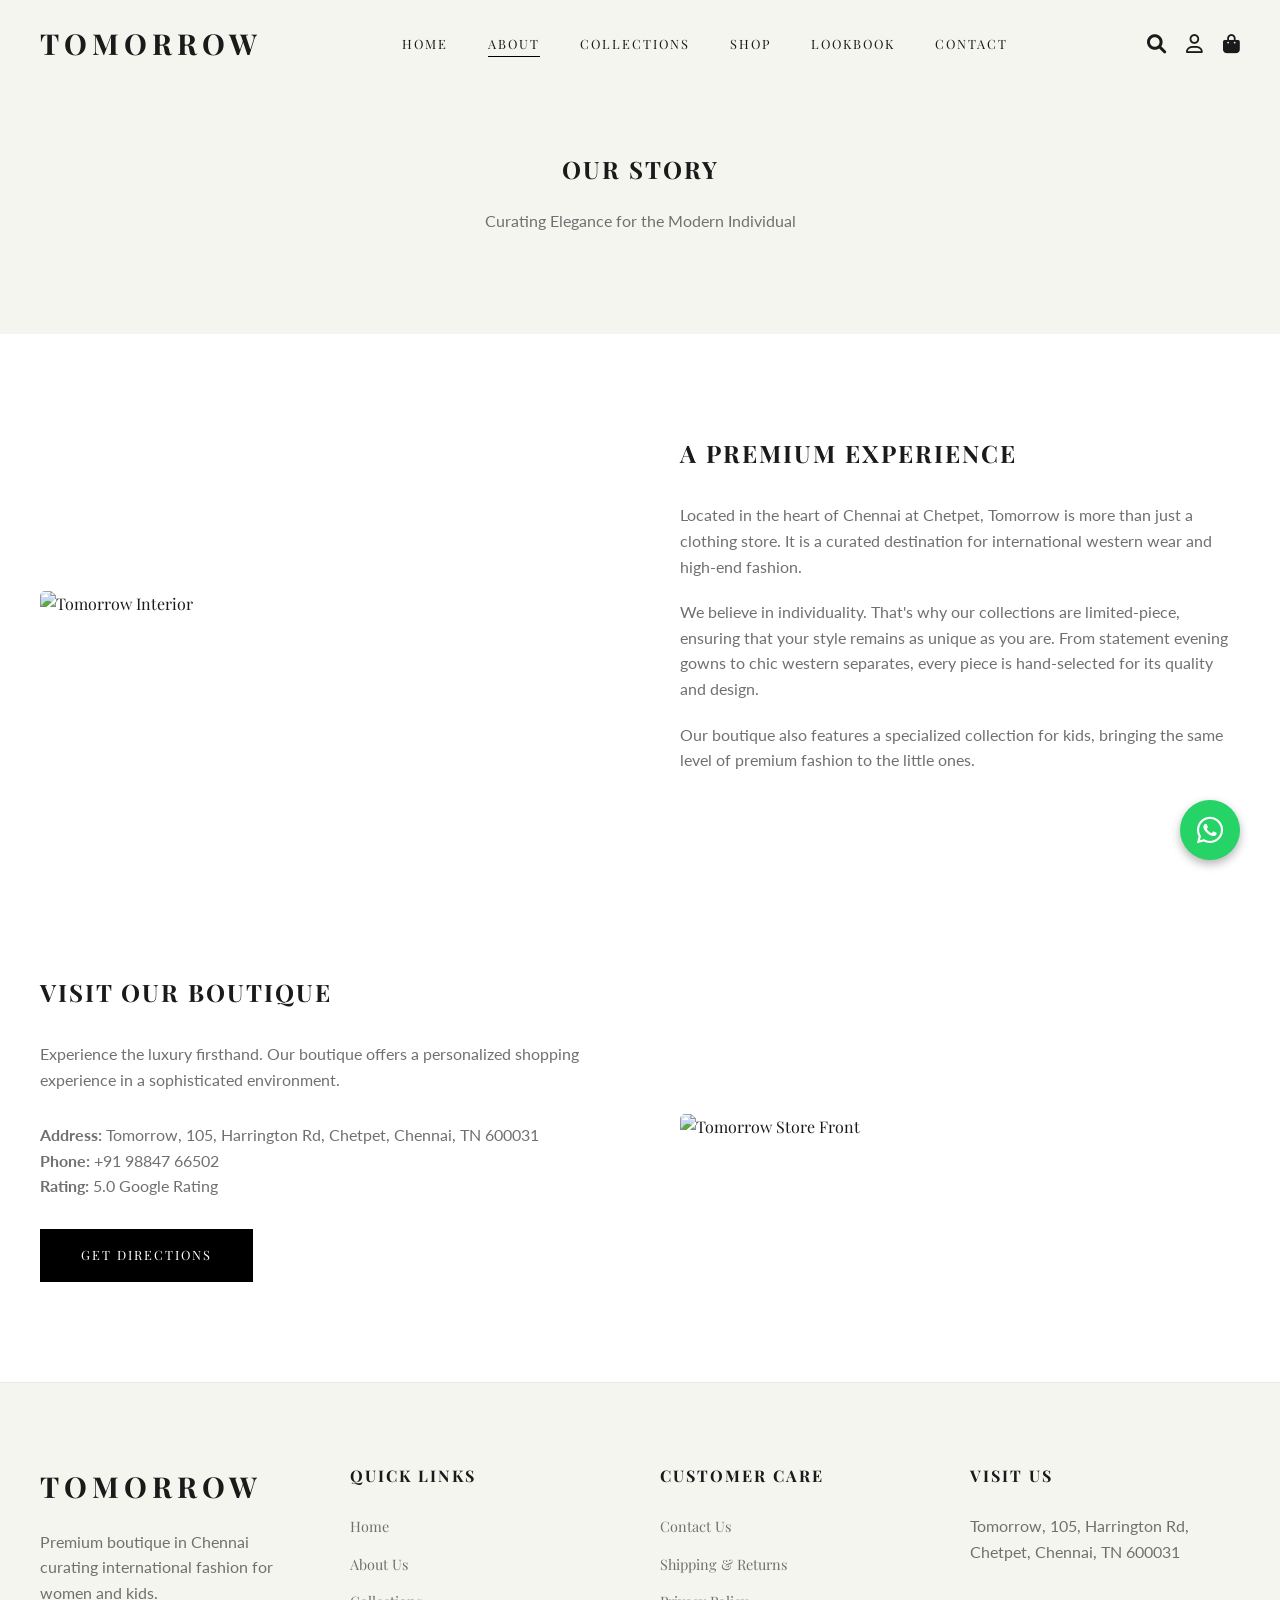
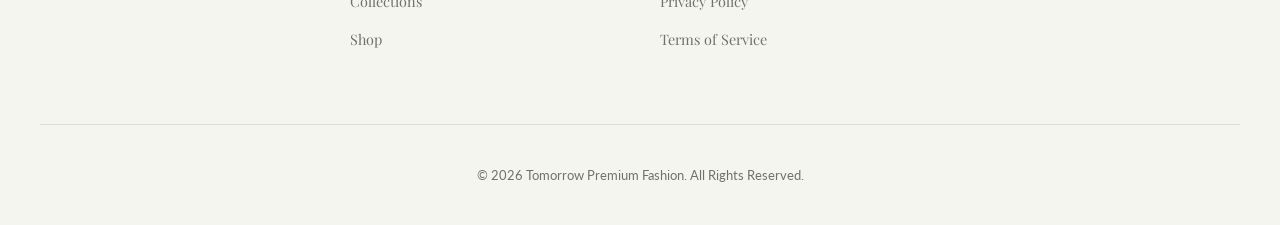
==== about.html @ f3c85f50 "Add about.html for company information page" ====
<!DOCTYPE html>
<html lang="en">
<head>
    <meta charset="UTF-8">
    <meta name="viewport" content="width=device-width, initial-scale=1.0">
    <title>About | Tomorrow Premium Fashion</title>
    <link rel="preconnect" href="https://fonts.googleapis.com">
    <link rel="preconnect" href="https://fonts.gstatic.com" crossorigin>
    <link href="https://fonts.googleapis.com/css2?family=Playfair+Display:wght@400;700&family=Lato:wght@300;400;700&display=swap" rel="stylesheet">
    <link rel="stylesheet" href="css/style.css">
    <link rel="stylesheet" href="css/responsive.css">
    <link rel="stylesheet" href="css/animations.css">
    <link rel="stylesheet" href="https://cdnjs.cloudflare.com/ajax/libs/font-awesome/6.0.0/css/all.min.css">
</head>
<body>
    <div id="preloader"><div class="loader-content"><div class="loader-logo">TOMORROW</div></div></div>
    <header>
        <div class="container">
            <nav>
                <div class="menu-toggle"><i class="fas fa-bars"></i></div>
                <div class="logo"><a href="/">TOMORROW</a></div>
                <ul class="nav-links">
                    <li><a href="/">Home</a></li>
                    <li><a href="about" class="active">About</a></li>
                    <li><a href="collections">Collections</a></li>
                    <li><a href="products">Shop</a></li>
                    <li><a href="lookbook">Lookbook</a></li>
                    <li><a href="contact">Contact</a></li>
                </ul>
                <div class="nav-icons">
                    <a href="#"><i class="fas fa-search"></i></a>
                    <a href="#"><i class="far fa-user"></i></a>
                    <a href="#"><i class="fas fa-shopping-bag"></i></a>
                </div>
            </nav>
        </div>
    </header>

    <div class="mobile-menu">
        <div class="close-menu"><i class="fas fa-times"></i></div>
        <ul>
            <li><a href="/">Home</a></li>
            <li><a href="about">About</a></li>
            <li><a href="collections">Collections</a></li>
            <li><a href="products">Shop</a></li>
            <li><a href="lookbook">Lookbook</a></li>
            <li><a href="contact">Contact</a></li>
        </ul>
    </div>

    <section class="page-header" style="background: var(--beige); padding: 150px 0 100px; text-align: center;">
        <div class="container">
            <h1 class="reveal">Our Story</h1>
            <p class="reveal" style="margin-top: 20px;">Curating Elegance for the Modern Individual</p>
        </div>
    </section>

    <section class="about-content">
        <div class="container">
            <div style="display: flex; align-items: center; gap: 80px; flex-wrap: wrap;">
                <div style="flex: 1; min-width: 300px;" class="reveal-left">
                    <img src="assets/images/store-interior.jpg" alt="Tomorrow Interior" style="width: 100%; border-radius: 5px;">
                </div>
                <div style="flex: 1; min-width: 300px;" class="reveal-right">
                    <h2 style="margin-bottom: 30px;">A Premium Experience</h2>
                    <p style="margin-bottom: 20px;">Located in the heart of Chennai at Chetpet, Tomorrow is more than just a clothing store. It is a curated destination for international western wear and high-end fashion.</p>
                    <p style="margin-bottom: 20px;">We believe in individuality. That's why our collections are limited-piece, ensuring that your style remains as unique as you are. From statement evening gowns to chic western separates, every piece is hand-selected for its quality and design.</p>
                    <p>Our boutique also features a specialized collection for kids, bringing the same level of premium fashion to the little ones.</p>
                </div>
            </div>
        </div>
    </section>

    <section class="store-details" style="background: var(--white);">
        <div class="container">
            <div style="display: flex; align-items: center; gap: 80px; flex-wrap: wrap; flex-direction: row-reverse;">
                <div style="flex: 1; min-width: 300px;" class="reveal-right">
                    <img src="assets/images/store-front.jpg" alt="Tomorrow Store Front" style="width: 100%; border-radius: 5px;">
                </div>
                <div style="flex: 1; min-width: 300px;" class="reveal-left">
                    <h2 style="margin-bottom: 30px;">Visit Our Boutique</h2>
                    <p style="margin-bottom: 20px;">Experience the luxury firsthand. Our boutique offers a personalized shopping experience in a sophisticated environment.</p>
                    <div style="margin-top: 30px;">
                        <p><strong>Address:</strong> Tomorrow, 105, Harrington Rd, Chetpet, Chennai, TN 600031</p>
                        <p><strong>Phone:</strong> +91 98847 66502</p>
                        <p><strong>Rating:</strong> 5.0 Google Rating</p>
                    </div>
                    <a href="contact" class="btn btn-dark" style="margin-top: 30px;">Get Directions</a>
                </div>
            </div>
        </div>
    </section>

    <footer>
        <div class="container">
            <div class="footer-grid">
                <div class="footer-col">
                    <div class="logo" style="margin-bottom: 20px;">TOMORROW</div>
                    <p>Premium boutique in Chennai curating international fashion for women and kids.</p>
                </div>
                <div class="footer-col">
                    <h4>Quick Links</h4>
                    <ul>
                        <li><a href="/">Home</a></li>
                        <li><a href="about">About Us</a></li>
                        <li><a href="collections">Collections</a></li>
                        <li><a href="products">Shop</a></li>
                    </ul>
                </div>
                <div class="footer-col">
                    <h4>Customer Care</h4>
                    <ul>
                        <li><a href="contact">Contact Us</a></li>
                        <li><a href="#">Shipping & Returns</a></li>
                        <li><a href="#">Privacy Policy</a></li>
                        <li><a href="#">Terms of Service</a></li>
                    </ul>
                </div>
                <div class="footer-col">
                    <h4>Visit Us</h4>
                    <p>Tomorrow, 105, Harrington Rd,<br>Chetpet, Chennai, TN 600031</p>
                </div>
            </div>
            <div class="footer-bottom">
                <p>&copy; 2026 Tomorrow Premium Fashion. All Rights Reserved.</p>
            </div>
        </div>
    </footer>

    <a href="https://wa.me/919884766502" class="whatsapp-float" target="_blank"><i class="fab fa-whatsapp"></i></a>
    <script src="js/script.js"></script>
</body>
</html>
---- css/style.css ----
/* Main Styles for Tomorrow Premium Fashion */
:root {
    --black: #000000;
    --white: #ffffff;
    --beige: #f5f5f0;
    --champagne: #e7d7c1;
    --gold: #c5a059;
    --text-dark: #1a1a1a;
    --text-light: #707070;
    --glass: rgba(255, 255, 255, 0.8);
    --transition: all 0.4s cubic-bezier(0.25, 0.46, 0.45, 0.94);
}

* {
    margin: 0;
    padding: 0;
    box-sizing: border-box;
}

body {
    font-family: 'Playfair Display', serif;
    background-color: var(--white);
    color: var(--text-dark);
    line-height: 1.6;
    overflow-x: hidden;
}

h1, h2, h3, h4, .nav-links a {
    text-transform: uppercase;
    letter-spacing: 2px;
}

p {
    font-family: 'Lato', sans-serif;
    color: var(--text-light);
}

a {
    text-decoration: none;
    color: inherit;
    transition: var(--transition);
}

ul {
    list-style: none;
}

.container {
    max-width: 1400px;
    margin: 0 auto;
    padding: 0 40px;
}

/* Preloader */
#preloader {
    position: fixed;
    top: 0;
    left: 0;
    width: 100%;
    height: 100%;
    background: var(--black);
    display: flex;
    justify-content: center;
    align-items: center;
    z-index: 9999;
    transition: opacity 0.8s ease;
}

.loader-content {
    text-align: center;
}

.loader-logo {
    font-size: 2.5rem;
    color: var(--white);
    letter-spacing: 10px;
    animation: pulse 2s infinite;
}

@keyframes pulse {
    0% { opacity: 0.5; }
    50% { opacity: 1; }
    100% { opacity: 0.5; }
}

/* Navbar */
header {
    position: fixed;
    top: 0;
    left: 0;
    width: 100%;
    z-index: 1000;
    padding: 20px 0;
    transition: var(--transition);
}

header.sticky {
    background: var(--glass);
    backdrop-filter: blur(10px);
    padding: 15px 0;
    border-bottom: 1px solid rgba(0,0,0,0.05);
}

nav {
    display: flex;
    justify-content: space-between;
    align-items: center;
}

.logo {
    font-size: 1.8rem;
    font-weight: 700;
    letter-spacing: 5px;
}

.nav-links {
    display: flex;
    gap: 40px;
}

.nav-links a {
    font-size: 0.8rem;
    font-weight: 400;
    position: relative;
}

.nav-links a::after {
    content: '';
    position: absolute;
    bottom: -5px;
    left: 0;
    width: 0;
    height: 1px;
    background: var(--black);
    transition: var(--transition);
}

.nav-links a:hover::after, .nav-links a.active::after {
    width: 100%;
}

.nav-icons {
    display: flex;
    gap: 20px;
    font-size: 1.2rem;
}

.menu-toggle {
    display: none;
    font-size: 1.5rem;
    cursor: pointer;
}

/* Hero Section */
.hero {
    position: relative;
    height: 100vh;
    width: 100%;
    overflow: hidden;
    display: flex;
    align-items: center;
    justify-content: center;
}

.hero-image {
    position: absolute;
    top: 0;
    left: 0;
    width: 100%;
    height: 100%;
    object-fit: cover;
    z-index: 1;
}

.hero-overlay {
    position: absolute;
    top: 0;
    left: 0;
    width: 100%;
    height: 100%;
    background: rgba(0,0,0,0.2);
    z-index: 2;
}

.hero-content {
    position: relative;
    z-index: 5;
    text-align: center;
    color: var(--white);
}

.hero-text h1 {
    font-size: 5rem;
    margin-bottom: 20px;
    animation: fadeInUp 1s ease forwards;
}

.hero-text p {
    font-size: 1.2rem;
    color: var(--white);
    margin-bottom: 40px;
    letter-spacing: 3px;
    animation: fadeInUp 1s ease 0.3s forwards;
    opacity: 0;
}

.btn {
    display: inline-block;
    padding: 15px 40px;
    background: var(--white);
    color: var(--black);
    text-transform: uppercase;
    font-size: 0.8rem;
    letter-spacing: 2px;
    transition: var(--transition);
    border: 1px solid var(--white);
}

.btn:hover {
    background: transparent;
    color: var(--white);
}

.btn-dark {
    background: var(--black);
    color: var(--white);
    border: 1px solid var(--black);
}

.btn-dark:hover {
    background: transparent;
    color: var(--black);
}

/* Section Styling */
section {
    padding: 100px 0;
}

.section-title {
    text-align: center;
    margin-bottom: 60px;
}

.section-title h2 {
    font-size: 2.5rem;
    margin-bottom: 10px;
}

.section-title p {
    font-size: 1rem;
    max-width: 600px;
    margin: 0 auto;
}

/* Grid Layouts */
.product-grid {
    display: grid;
    grid-template-columns: repeat(auto-fill, minmax(300px, 1fr));
    gap: 40px;
}

.product-card {
    position: relative;
    transition: var(--transition);
}

.product-img {
    position: relative;
    overflow: hidden;
    margin-bottom: 20px;
    aspect-ratio: 3/4;
}

.product-img img {
    width: 100%;
    height: 100%;
    object-fit: cover;
    transition: transform 0.8s ease;
}

.product-card:hover .product-img img {
    transform: scale(1.1);
}

.product-info {
    text-align: center;
}

.product-info h3 {
    font-size: 1rem;
    margin-bottom: 5px;
}

.product-info .price {
    color: var(--gold);
    font-weight: 700;
    margin-bottom: 15px;
    display: block;
}

/* Categories */
.category-grid {
    display: grid;
    grid-template-columns: repeat(3, 1fr);
    gap: 20px;
}

.category-item {
    position: relative;
    height: 600px;
    overflow: hidden;
}

.category-item img {
    width: 100%;
    height: 100%;
    object-fit: cover;
    transition: transform 0.8s ease;
}

.category-content {
    position: absolute;
    bottom: 40px;
    left: 40px;
    color: var(--white);
}

.category-item:hover img {
    transform: scale(1.05);
}

/* Footer */
footer {
    background: var(--beige);
    padding: 80px 0 40px;
    border-top: 1px solid rgba(0,0,0,0.05);
}

.footer-grid {
    display: grid;
    grid-template-columns: repeat(4, 1fr);
    gap: 40px;
    margin-bottom: 60px;
}

.footer-col h4 {
    margin-bottom: 25px;
    font-size: 1rem;
}

.footer-col ul li {
    margin-bottom: 12px;
}

.footer-col ul li a {
    font-size: 0.9rem;
    color: var(--text-light);
}

.footer-col ul li a:hover {
    color: var(--black);
    padding-left: 5px;
}

.footer-bottom {
    text-align: center;
    padding-top: 40px;
    border-top: 1px solid rgba(0,0,0,0.1);
    font-size: 0.8rem;
}

/* WhatsApp Button */
.whatsapp-float {
    position: fixed;
    bottom: 40px;
    right: 40px;
    background: #25d366;
    color: white;
    width: 60px;
    height: 60px;
    border-radius: 50%;
    display: flex;
    justify-content: center;
    align-items: center;
    font-size: 30px;
    box-shadow: 0 4px 10px rgba(0,0,0,0.3);
    z-index: 1000;
    transition: var(--transition);
}

.whatsapp-float:hover {
    transform: scale(1.1);
}

/* Animations */
@keyframes fadeInUp {
    from {
        opacity: 0;
        transform: translateY(30px);
    }
    to {
        opacity: 1;
        transform: translateY(0);
    }
}

.reveal {
    opacity: 0;
    transform: translateY(30px);
    transition: all 0.8s ease;
}

.reveal.active {
    opacity: 1;
    transform: translateY(0);
}
---- css/responsive.css ----
/* Responsive Styles for Tomorrow Premium Fashion */
@media (max-width: 1200px) {
    .container {
        padding: 0 30px;
    }
    
    .hero-text h1 {
        font-size: 4rem;
    }
    
    .category-item {
        height: 500px;
    }
}

@media (max-width: 992px) {
    .nav-links {
        display: none; /* Will be handled by JS for mobile menu */
    }
    
    .menu-toggle {
        display: block;
    }
    
    .hero-text h1 {
        font-size: 3.5rem;
    }
    
    .category-grid {
        grid-template-columns: 1fr;
    }
    
    .category-item {
        height: 400px;
    }
    
    .footer-grid {
        grid-template-columns: repeat(2, 1fr);
    }
}

@media (max-width: 768px) {
    section {
        padding: 60px 0;
    }
    
    .hero-text h1 {
        font-size: 2.8rem;
    }
    
    .section-title h2 {
        font-size: 2rem;
    }
    
    .product-grid {
        grid-template-columns: repeat(auto-fill, minmax(250px, 1fr));
    }
}

@media (max-width: 576px) {
    .container {
        padding: 0 20px;
    }
    
    .hero-text h1 {
        font-size: 2.2rem;
    }
    
    .footer-grid {
        grid-template-columns: 1fr;
    }
    
    .nav-icons {
        display: none;
    }
    
    .whatsapp-float {
        bottom: 20px;
        right: 20px;
        width: 50px;
        height: 50px;
        font-size: 24px;
    }
}

/* Mobile Menu Active State */
.mobile-menu {
    position: fixed;
    top: 0;
    right: -100%;
    width: 80%;
    height: 100vh;
    background: var(--white);
    z-index: 2000;
    padding: 100px 40px;
    transition: 0.5s ease;
    box-shadow: -10px 0 30px rgba(0,0,0,0.1);
}

.mobile-menu.active {
    right: 0;
}

.mobile-menu ul li {
    margin-bottom: 30px;
}

.mobile-menu ul li a {
    font-size: 1.2rem;
    text-transform: uppercase;
    letter-spacing: 3px;
    font-weight: 600;
}

.close-menu {
    position: absolute;
    top: 30px;
    right: 40px;
    font-size: 2rem;
    cursor: pointer;
}
---- css/animations.css ----
/* Custom Animations for Tomorrow Premium Fashion */

/* Fade In Up */
.fade-in-up {
    animation: fadeInUp 1s ease forwards;
}

/* Staggered Animations */
.stagger-1 { animation-delay: 0.1s; }
.stagger-2 { animation-delay: 0.2s; }
.stagger-3 { animation-delay: 0.3s; }
.stagger-4 { animation-delay: 0.4s; }

/* Image Hover Zoom */
.hover-zoom {
    overflow: hidden;
}

.hover-zoom img {
    transition: transform 1.5s cubic-bezier(0.25, 0.46, 0.45, 0.94);
}

.hover-zoom:hover img {
    transform: scale(1.1);
}

/* Glassmorphism */
.glass-effect {
    background: rgba(255, 255, 255, 0.15);
    backdrop-filter: blur(10px);
    -webkit-backdrop-filter: blur(10px);
    border: 1px solid rgba(255, 255, 255, 0.2);
}

/* Smooth Reveal */
.reveal-left {
    opacity: 0;
    transform: translateX(-50px);
    transition: all 1s ease;
}

.reveal-right {
    opacity: 0;
    transform: translateX(50px);
    transition: all 1s ease;
}

.reveal-left.active, .reveal-right.active {
    opacity: 1;
    transform: translateX(0);
}

/* Shimmer Effect for Loading */
.shimmer {
    background: linear-gradient(90deg, #f0f0f0 25%, #e0e0e0 50%, #f0f0f0 75%);
    background-size: 200% 100%;
    animation: shimmer 1.5s infinite;
}

@keyframes shimmer {
    0% { background-position: -200% 0; }
    100% { background-position: 200% 0; }
}
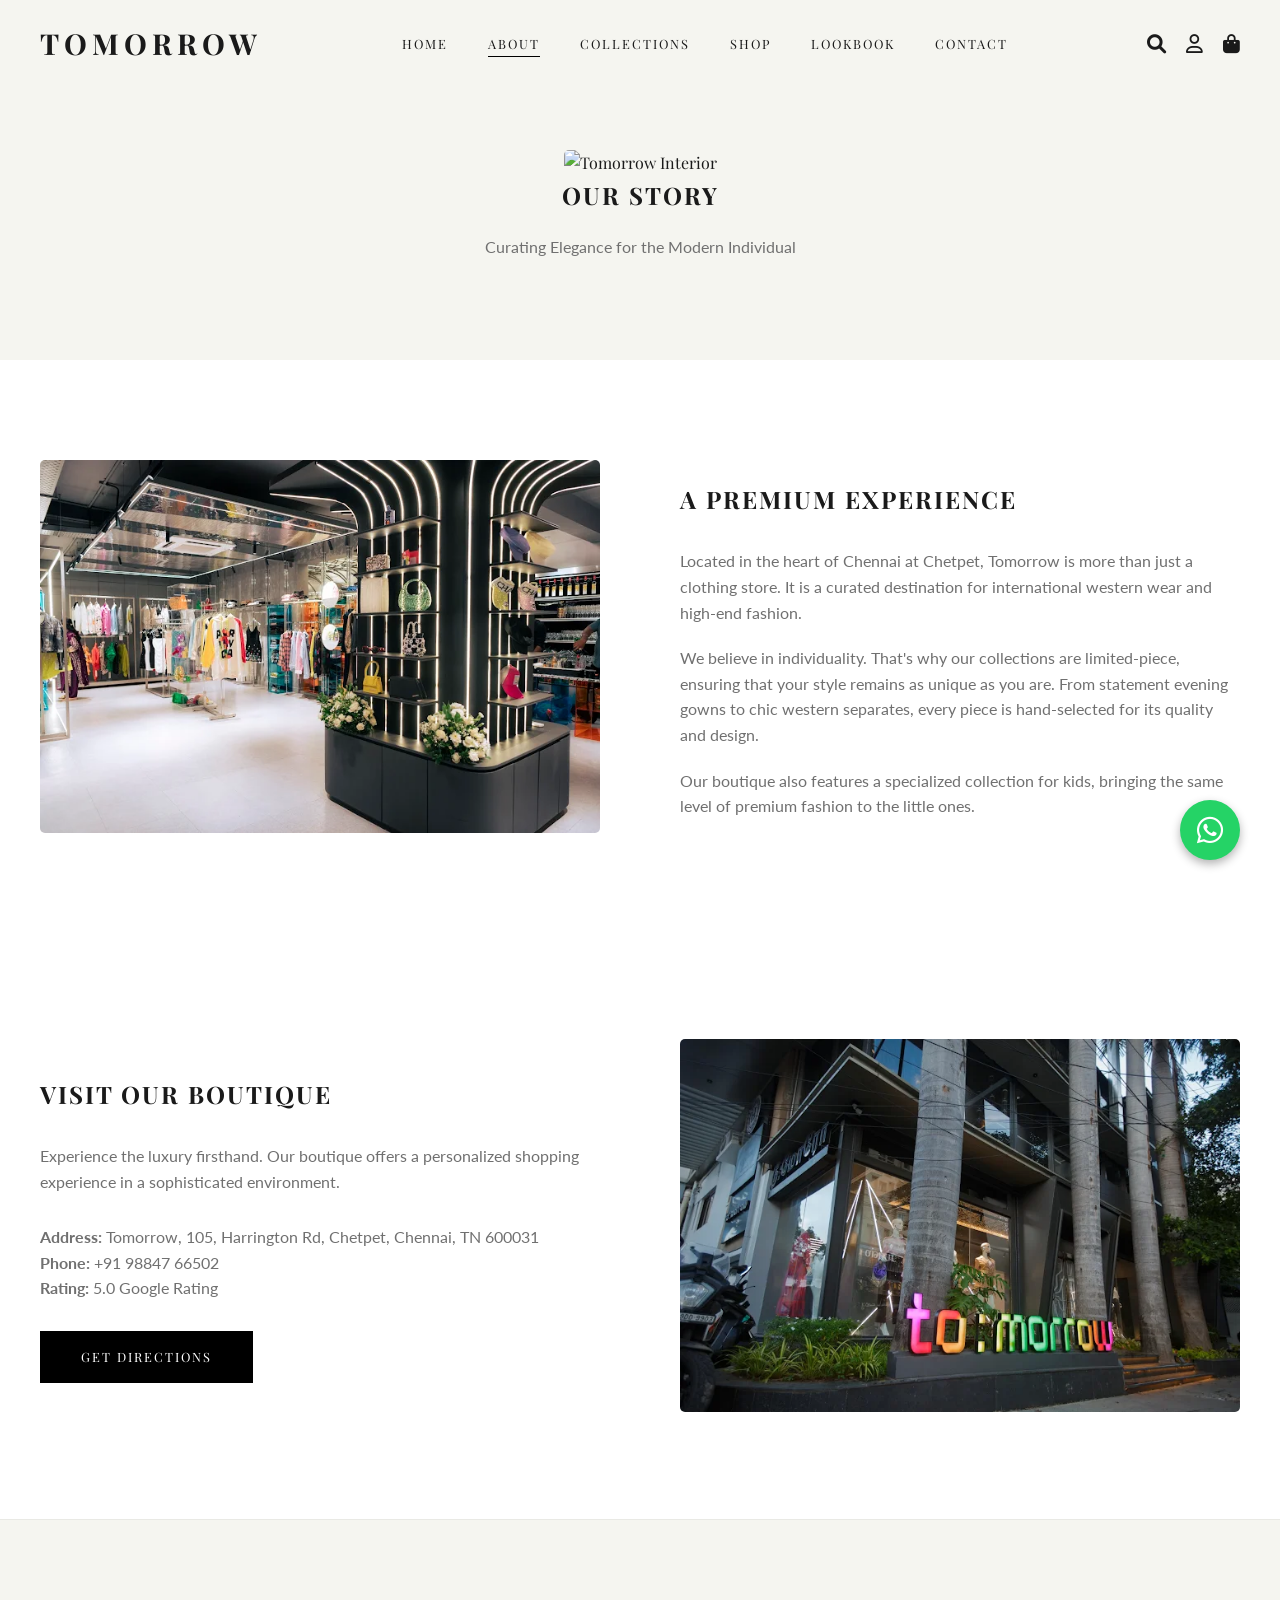
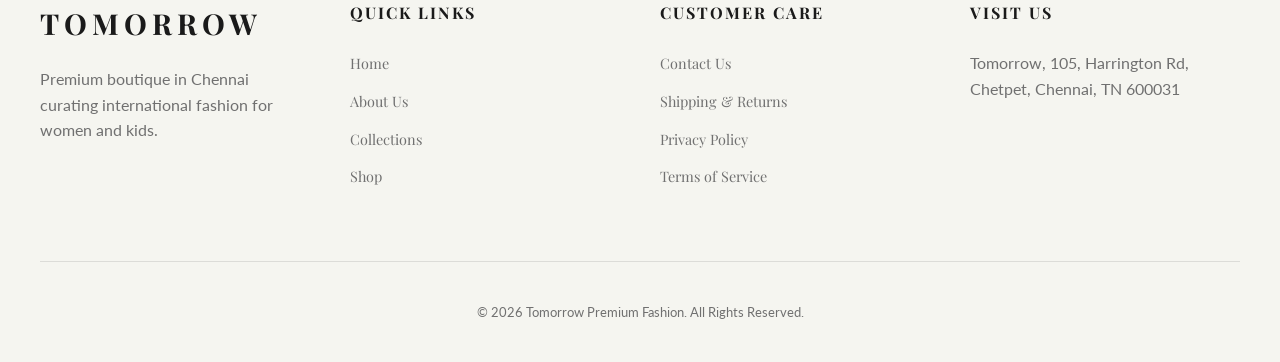
==== commit fd6cb045: "Add image to about page header section" ====
--- a/about.html
+++ b/about.html
@@ -50,6 +50,7 @@
 
     <section class="page-header" style="background: var(--beige); padding: 150px 0 100px; text-align: center;">
         <div class="container">
+            <img src="assets/images/store.jpg" alt="Tomorrow Interior" style="width: 100%; border-radius: 5px;">
             <h1 class="reveal">Our Story</h1>
             <p class="reveal" style="margin-top: 20px;">Curating Elegance for the Modern Individual</p>
         </div>
